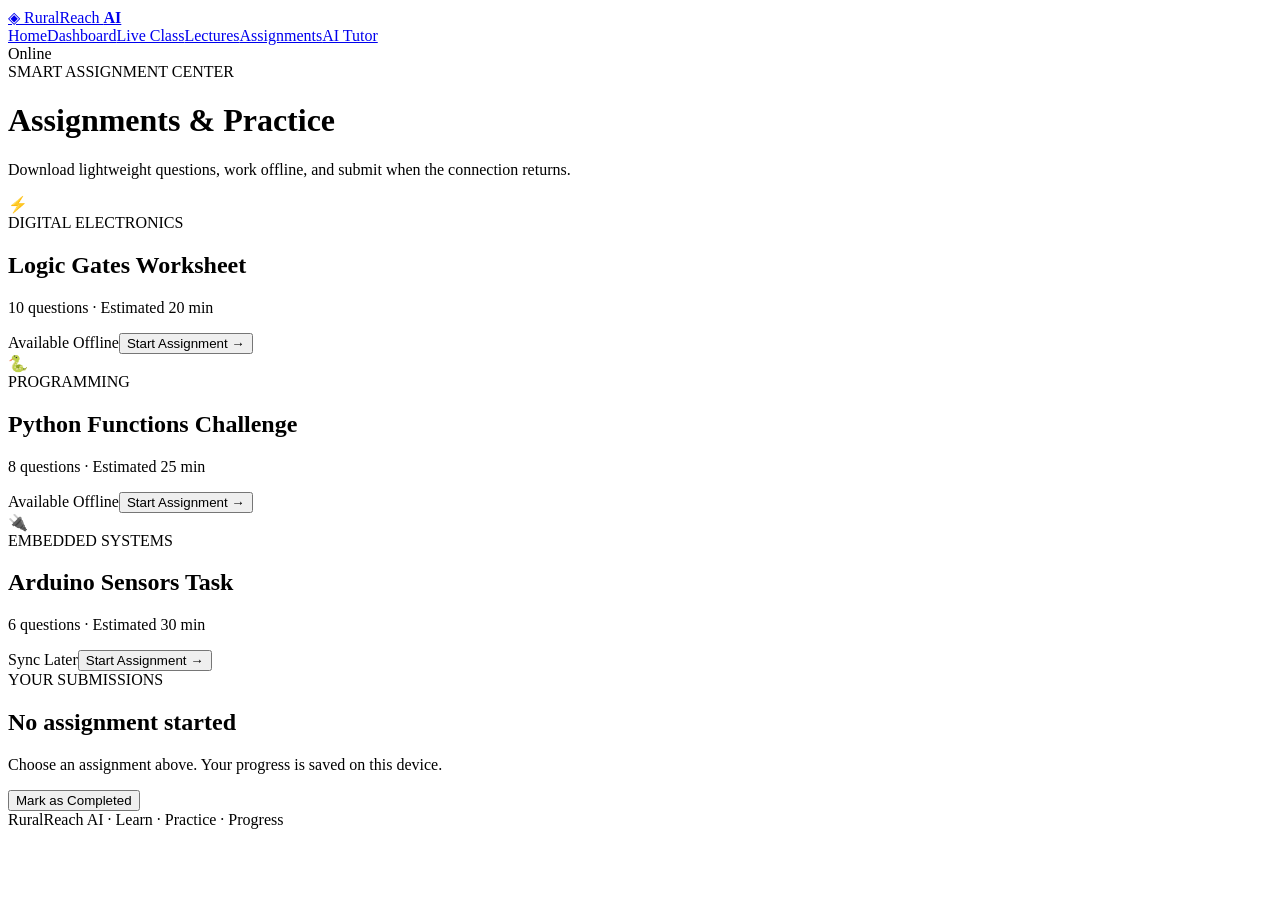
==== assignments.html @ ffdaeb53 "Add files via upload" ====
<!doctype html>
<html lang="en"><head><meta charset="UTF-8"><meta name="viewport" content="width=device-width,initial-scale=1">
<link rel="stylesheet" href="css/style.css"><title>Assignments · RuralReach AI</title></head>
<body>
<header><a class="brand" href="index.html">◈ RuralReach <b>AI</b></a>
<nav><a href="index.html">Home</a><a href="dashboard.html">Dashboard</a><a href="classroom.html">Live Class</a><a href="lectures.html">Lectures</a><a class="active" href="assignments.html">Assignments</a><a href="assistant.html">AI Tutor</a></nav>
<span class="network"><i class="status-dot"></i><span class="connection-text">Online</span></span></header>
<main class="page">
<label>SMART ASSIGNMENT CENTER</label><h1>Assignments & Practice</h1>
<p>Download lightweight questions, work offline, and submit when the connection returns.</p>
<div class="assignment-grid">
<article class="assignment-card"><div class="assignment-icon">⚡</div><label>DIGITAL ELECTRONICS</label><h2>Logic Gates Worksheet</h2><p>10 questions · Estimated 20 min</p><span class="badge green">Available Offline</span><button class="btn assignment-btn" data-title="Logic Gates Worksheet">Start Assignment →</button></article>
<article class="assignment-card"><div class="assignment-icon">🐍</div><label>PROGRAMMING</label><h2>Python Functions Challenge</h2><p>8 questions · Estimated 25 min</p><span class="badge green">Available Offline</span><button class="btn assignment-btn" data-title="Python Functions Challenge">Start Assignment →</button></article>
<article class="assignment-card"><div class="assignment-icon">🔌</div><label>EMBEDDED SYSTEMS</label><h2>Arduino Sensors Task</h2><p>6 questions · Estimated 30 min</p><span class="badge yellow">Sync Later</span><button class="btn assignment-btn" data-title="Arduino Sensors Task">Start Assignment →</button></article>
</div>
<section class="panel assignment-panel"><div><label>YOUR SUBMISSIONS</label><h2 id="assignmentStatus">No assignment started</h2><p id="assignmentHint">Choose an assignment above. Your progress is saved on this device.</p></div><div class="track"><div id="assignmentProgress"></div></div><button id="completeAssignment" class="btn">Mark as Completed</button></section>
</main><footer>RuralReach AI · Learn · Practice · Progress</footer>
<script src="js/app.js"></script><script src="js/assignments.js"></script>
</body></html>
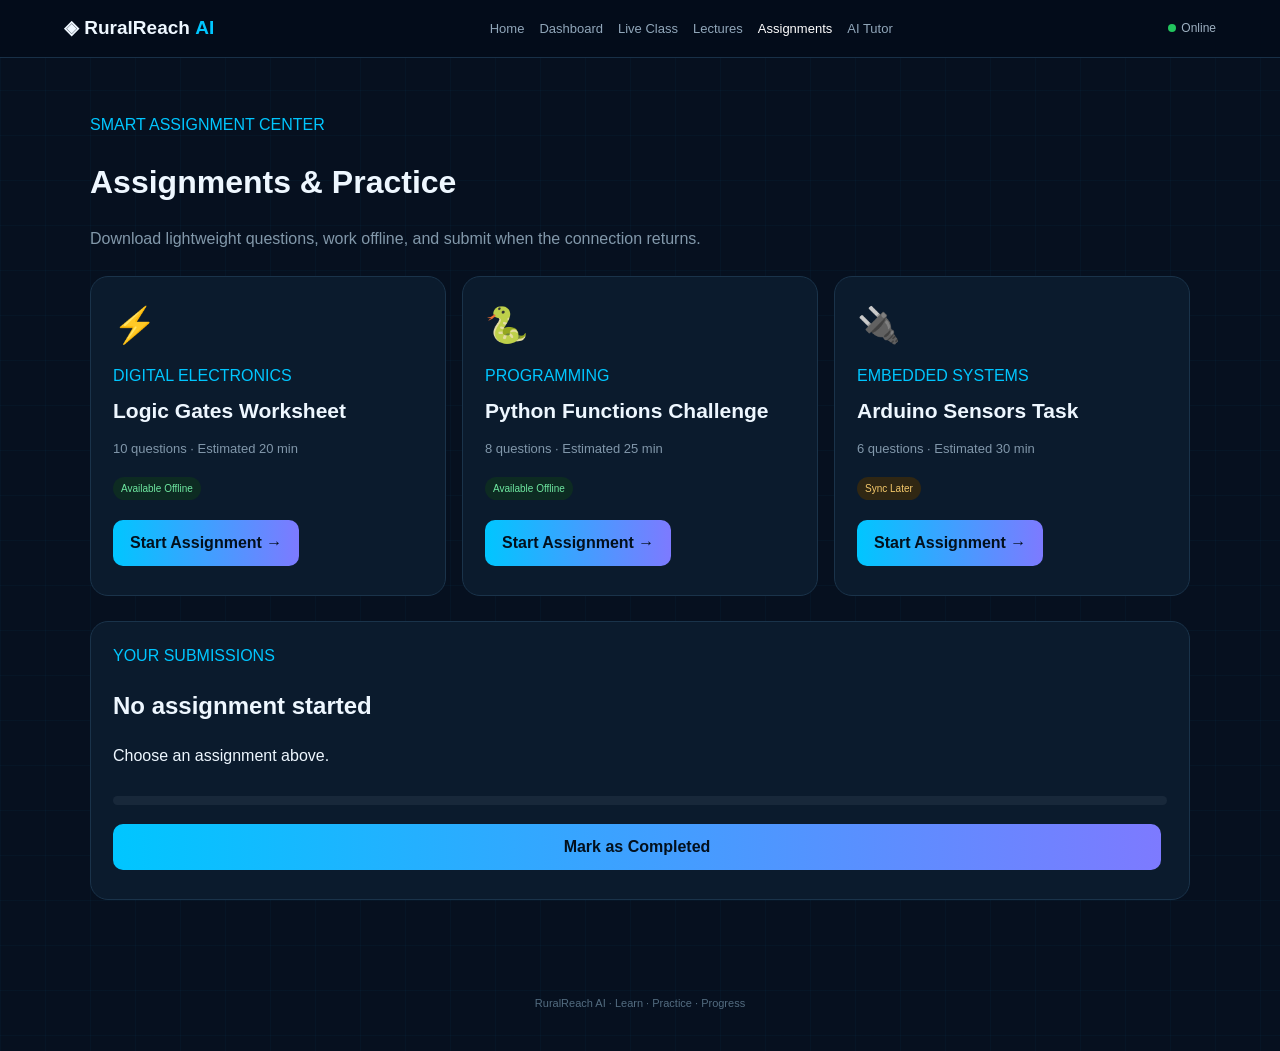
==== commit cdecac64: "Update assignments.html" ====
--- a/assignments.html
+++ b/assignments.html
@@ -1,6 +1,6 @@
 <!doctype html>
 <html lang="en"><head><meta charset="UTF-8"><meta name="viewport" content="width=device-width,initial-scale=1">
-<link rel="stylesheet" href="css/style.css"><title>Assignments · RuralReach AI</title></head>
+<link rel="stylesheet" href="style.css"><title>Assignments · RuralReach AI</title></head>
 <body>
 <header><a class="brand" href="index.html">◈ RuralReach <b>AI</b></a>
 <nav><a href="index.html">Home</a><a href="dashboard.html">Dashboard</a><a href="classroom.html">Live Class</a><a href="lectures.html">Lectures</a><a class="active" href="assignments.html">Assignments</a><a href="assistant.html">AI Tutor</a></nav>
@@ -15,5 +15,5 @@
 </div>
 <section class="panel assignment-panel"><div><label>YOUR SUBMISSIONS</label><h2 id="assignmentStatus">No assignment started</h2><p id="assignmentHint">Choose an assignment above. Your progress is saved on this device.</p></div><div class="track"><div id="assignmentProgress"></div></div><button id="completeAssignment" class="btn">Mark as Completed</button></section>
 </main><footer>RuralReach AI · Learn · Practice · Progress</footer>
-<script src="js/app.js"></script><script src="js/assignments.js"></script>
-</body></html>+<script src="app.js"></script><script src="assignments.js"></script>
+</body></html>
--- a/style.css
+++ b/style.css
@@ -0,0 +1,3 @@
+*{box-sizing:border-box}body{margin:0;font-family:Segoe UI,Arial,sans-serif;background:#06101f;color:#eef7ff;min-height:100vh;line-height:1.5;background-image:linear-gradient(rgba(0,198,255,.03) 1px,transparent 1px),linear-gradient(90deg,rgba(0,198,255,.03) 1px,transparent 1px);background-size:45px 45px}a{text-decoration:none;color:inherit}button,input,select,textarea{font:inherit}header{position:sticky;top:0;z-index:5;display:flex;align-items:center;gap:18px;padding:14px 5%;background:rgba(4,13,27,.92);backdrop-filter:blur(12px);border-bottom:1px solid #183047}.brand{font-size:19px;font-weight:800;white-space:nowrap}.brand b,label{color:#00c6ff}nav{display:flex;gap:15px;justify-content:center;flex:1}nav a{font-size:13px;color:#91a7ba}nav a.active,nav a:hover{color:#fff}.network{font-size:12px;color:#9db0c1;white-space:nowrap}.status-dot{display:inline-block;width:8px;height:8px;border-radius:50%;background:#22c55e;margin-right:5px}.hero,.page{width:min(1100px,90%);margin:55px auto}.hero{display:grid;grid-template-columns:1fr 1fr;gap:35px;align-items:center}.hero h1{font-size:clamp(42px,6vw,72px);line-height:1;margin:12px 0}.hero h1 span{background:linear-gradient(90deg,#00c6ff,#7d7aff);-webkit-background-clip:text;color:transparent}.hero p,.page>p{color:#8298aa}.btn{display:inline-block;padding:11px 17px;border-radius:10px;background:linear-gradient(90deg,#00c6ff,#7d7aff);color:#03101d;font-weight:800;border:0;cursor:pointer;margin:7px 6px 7px 0}.btn.alt,.buttons button{background:#132840;color:#e8f6ff}.stats{display:flex;gap:25px;margin-top:25px}.stats b{display:flex;flex-direction:column}.stats small{color:#70869a;font-weight:400}.network-art{height:390px;position:relative;display:flex;align-items:center;justify-content:center}.orbit{width:300px;height:300px;border:1px dashed #1d6d8d;border-radius:50%;animation:spin 15s linear infinite}.hub{position:absolute;width:135px;height:135px;border:1px solid #00c6ff;border-radius:50%;background:#0b2036;display:flex;flex-direction:column;align-items:center;justify-content:center;font-size:36px;font-weight:900;color:#00c6ff;box-shadow:0 0 45px #00c6ff22}.hub small{font-size:9px;color:#8fa7ba;text-align:center}.node{position:absolute;background:#10243a;border:1px solid #29465f;border-radius:50%;width:65px;height:65px;display:flex;flex-direction:column;align-items:center;justify-content:center}.node small{font-size:8px;color:#9bb0c1}.n1{top:10px}.n2{right:20px}.n3{bottom:10px}.n4{left:20px}@keyframes spin{to{transform:rotate(360deg)}}.cards,.statgrid,.lecturegrid{display:grid;grid-template-columns:repeat(3,1fr);gap:16px}.cards{width:min(1100px,90%);margin:25px auto}.cards>*{padding:22px;background:#0b1b2d;border:1px solid #1a334a;border-radius:17px}.cards b{color:#fff}.cards p{color:#8197aa;font-size:13px}.statgrid{grid-template-columns:repeat(4,1fr);margin:25px 0}.statgrid>div{padding:20px;background:#0b1b2d;border:1px solid #1a334a;border-radius:17px}.statgrid small,.statgrid strong{display:block}.statgrid small{color:#8197aa}.statgrid strong{font-size:30px;color:#00c6ff}.panel,.lecture-card{background:#0b1b2d;border:1px solid #1a334a;border-radius:18px;padding:22px}.panel{margin:20px 0}.track{height:9px;background:#18283a;border-radius:20px;overflow:hidden}.track>div{height:100%;width:0;background:linear-gradient(90deg,#00c6ff,#7d7aff);transition:.4s}.classlayout{display:grid;grid-template-columns:1fr 290px;gap:18px}.screen{height:430px;background:radial-gradient(circle,#12375a,#071426);border:1px solid #23445e;border-radius:18px;display:flex;align-items:center;justify-content:center;text-align:center;position:relative;padding:25px}.screen>span{position:absolute;top:15px;left:15px;color:#9db0c1;font-size:12px}.screen>small{position:absolute;bottom:15px;right:15px;color:#8da2b4}.gates{display:flex;gap:10px}.gates b{padding:18px;background:#102943;border-radius:10px}.buttons{display:flex;gap:8px;flex-wrap:wrap;margin:13px 0}.buttons button{padding:10px 14px;border:0;border-radius:9px;cursor:pointer}.notice{padding:12px;border-radius:10px;background:#09283a;color:#8fa7b9;font-size:12px;margin:12px 0}.panel select,.assistant-tools select{padding:10px;background:#08182a;color:#fff;border:1px solid #29465f;border-radius:8px}.panel select{width:100%}.search{width:100%;padding:13px;border-radius:10px;background:#0b1b2d;color:#fff;border:1px solid #29465f;margin:15px 0}.filters{display:flex;gap:8px;flex-wrap:wrap;margin-bottom:15px}.filter{padding:8px 12px;border:1px solid #29465f;background:#0b1b2d;color:#9bb0c1;border-radius:18px;cursor:pointer}.filter.active{background:#075f86;color:#fff}.lecturegrid{grid-template-columns:repeat(3,1fr);margin-top:18px}.lecture-card{cursor:pointer;transition:.2s}.lecture-card:hover{transform:translateY(-3px);border-color:#1d779d}.lecture-card h3{margin:7px 0}.lecture-card p,.lecture-card small{color:#8197aa;font-size:12px}.cache-btn{width:100%;margin-top:12px;padding:9px;border:1px solid #29465f;border-radius:8px;background:#102943;color:#fff;cursor:pointer}.cache-btn.cached{color:#6ee7a0;background:#0d2b22}.storage{display:grid;grid-template-columns:1fr 1fr;gap:10px}.storage .track{grid-column:1/-1}.assistant-tools{display:flex;gap:8px;flex-wrap:wrap;margin:18px 0}.assistant-tools button{padding:10px 14px;background:#132840;color:#fff;border:1px solid #29465f;border-radius:8px;cursor:pointer}.chat{max-width:850px;margin:25px auto;padding:0;overflow:hidden;border:1px solid #1a334a;border-radius:18px;background:#071426}.chat #chatMessages{height:430px;overflow:auto;padding:20px}.msg{padding:11px 13px;border-radius:12px;max-width:75%;margin-bottom:10px;background:#102943}.msg.user{margin-left:auto;background:#075f86}.quick{display:flex;gap:7px;flex-wrap:wrap;padding:0 15px 12px}.quick button{background:#0b1b2d;color:#9bb0c1;border:1px solid #29465f;border-radius:15px;padding:7px 10px;cursor:pointer}.chatinput{display:flex;gap:7px;padding:12px;border-top:1px solid #1a334a}.chatinput input{flex:1;padding:12px;background:#08182a;color:#fff;border:1px solid #29465f;border-radius:9px}.chatinput button{padding:0 18px;border:0;border-radius:9px;background:#00b5e8;font-weight:800}.slide{height:350px;border-radius:15px;background:radial-gradient(circle,#12375a,#071426);display:flex;flex-direction:column;align-items:center;justify-content:center;text-align:center}.slide>b{color:#6ee7a0}.row{display:flex;justify-content:space-between;color:#8096a8;font-size:12px;margin-top:8px}.notes{width:100%;min-height:130px;padding:12px;background:#08182a;color:#fff;border:1px solid #29465f;border-radius:10px;resize:vertical}.link{color:#00c6ff;font-weight:700}#noteSaved{color:#6ee7a0;margin-left:8px;font-size:12px}hr{border:0;border-top:1px solid #1a334a;margin:20px 0}footer{text-align:center;color:#536c80;padding:40px;font-size:11px}@media(max-width:850px){header{flex-wrap:wrap}nav{order:3;width:100%;overflow:auto;justify-content:flex-start}.hero,.classlayout{grid-template-columns:1fr}.cards,.lecturegrid{grid-template-columns:1fr 1fr}.statgrid{grid-template-columns:1fr 1fr}}@media(max-width:560px){.cards,.lecturegrid,.statgrid{grid-template-columns:1fr}.hero h1{font-size:43px}.network-art{height:300px}.gates{flex-direction:column}.screen{height:380px}.stats{gap:12px;flex-wrap:wrap}.storage{grid-template-columns:1fr}}
+/* Enhanced live classroom + assignment UI */
+.live-head{display:flex;justify-content:space-between;gap:20px;align-items:center;margin-bottom:22px}.live-head h1{margin:7px 0;font-size:clamp(30px,4vw,48px)}.class-code{background:#0b1b2d;border:1px solid #21435c;border-radius:14px;padding:14px 22px;text-align:center;color:#7891a4}.class-code b{color:#00c6ff;font-size:22px}.live-pill{display:inline-block;color:#ff6b7a;font-weight:900;font-size:11px;letter-spacing:1px}.video-shell{border:1px solid #25445c;border-radius:18px;overflow:hidden;background:#050d18;box-shadow:0 18px 60px #0005}.video-top,.video-controls{display:flex;align-items:center;gap:15px;padding:11px 15px;color:#9bb0c1;font-size:12px}.video-top{justify-content:space-between;background:#091827}.video-stage{height:390px;position:relative;display:flex;align-items:center;justify-content:center;text-align:center;background:radial-gradient(circle at 50% 30%,#174b68,#081322 65%)}.teacher-avatar{width:110px;height:110px;border-radius:50%;display:grid;place-items:center;background:linear-gradient(135deg,#00c6ff,#7d7aff);color:#06101f;font-size:32px;font-weight:900;margin:0 auto 15px}.data-float{position:absolute;right:16px;bottom:16px;padding:9px 12px;border:1px solid #24536c;background:#071827dd;border-radius:10px;color:#6ee7a0}.data-float small{display:block;color:#8096a8}.video-controls{background:#071321}.video-controls button{background:none;border:0;color:#d9e7f1;cursor:pointer}.video-track{height:4px;flex:1;background:#203448;border-radius:5px}.video-track div{height:100%;width:51%;background:#00c6ff}.quality-row{display:flex;gap:8px;flex-wrap:wrap;margin:12px 0}.quality{padding:9px 13px;border:1px solid #29465f;background:#0b1b2d;color:#91a7ba;border-radius:20px;cursor:pointer}.quality.active{background:#075f86;color:#fff;border-color:#00c6ff}.lesson-grid{display:grid;grid-template-columns:repeat(3,1fr);gap:10px;margin-top:14px}.lesson-grid article{padding:15px;border:1px solid #1a334a;background:#0b1b2d;border-radius:12px}.lesson-grid p{font-size:12px;color:#7891a4}.class-side .panel{margin-top:0}.network-bars{display:flex;gap:4px;height:35px;align-items:end;margin:10px 0}.network-bars i{display:block;width:15px;background:#00c6ff;border-radius:3px}.network-bars i:nth-child(1){height:9px}.network-bars i:nth-child(2){height:15px}.network-bars i:nth-child(3){height:21px}.network-bars i:nth-child(4){height:28px}.network-bars i:nth-child(5){height:35px}.side-link{display:flex;justify-content:space-between;padding:13px 0;border-bottom:1px solid #193047;color:#b6c9d6}.side-link:last-child{border-bottom:0}.big-data{font-size:36px;color:#00c6ff;font-weight:900}.featured-row{display:grid;grid-template-columns:1fr 1fr;gap:15px;margin:20px 0}.featured-card{padding:24px;border-radius:18px;background:linear-gradient(135deg,#0b344b,#0b1b2d);border:1px solid #1c617e}.featured-card.purple{background:linear-gradient(135deg,#292052,#0b1b2d);border-color:#504187}.featured-card span{font-size:10px;color:#6ee7a0;font-weight:900;letter-spacing:1px}.featured-card h2{margin:7px 0}.assignment-grid{display:grid;grid-template-columns:repeat(3,1fr);gap:16px;margin:25px 0}.assignment-card{padding:22px;background:#0b1b2d;border:1px solid #1a334a;border-radius:18px;position:relative;overflow:hidden}.assignment-icon{font-size:35px;margin-bottom:12px}.assignment-card h2{font-size:21px;margin:7px 0}.assignment-card p{color:#8197aa;font-size:13px}.badge{display:inline-block;padding:4px 8px;border-radius:20px;font-size:10px;margin:5px 0 10px}.badge.green{background:#0d2b22;color:#6ee7a0}.badge.yellow{background:#302713;color:#f5c96b}.assignment-btn{display:block;margin-top:10px}.assignment-panel{display:grid;grid-template-columns:1fr;gap:12px}@media(max-width:850px){.live-head,.featured-row{grid-template-columns:1fr;display:grid}.assignment-grid{grid-template-columns:1fr 1fr}.lesson-grid{grid-template-columns:1fr}.video-stage{height:330px}}@media(max-width:560px){.assignment-grid{grid-template-columns:1fr}.class-code{display:none}}
